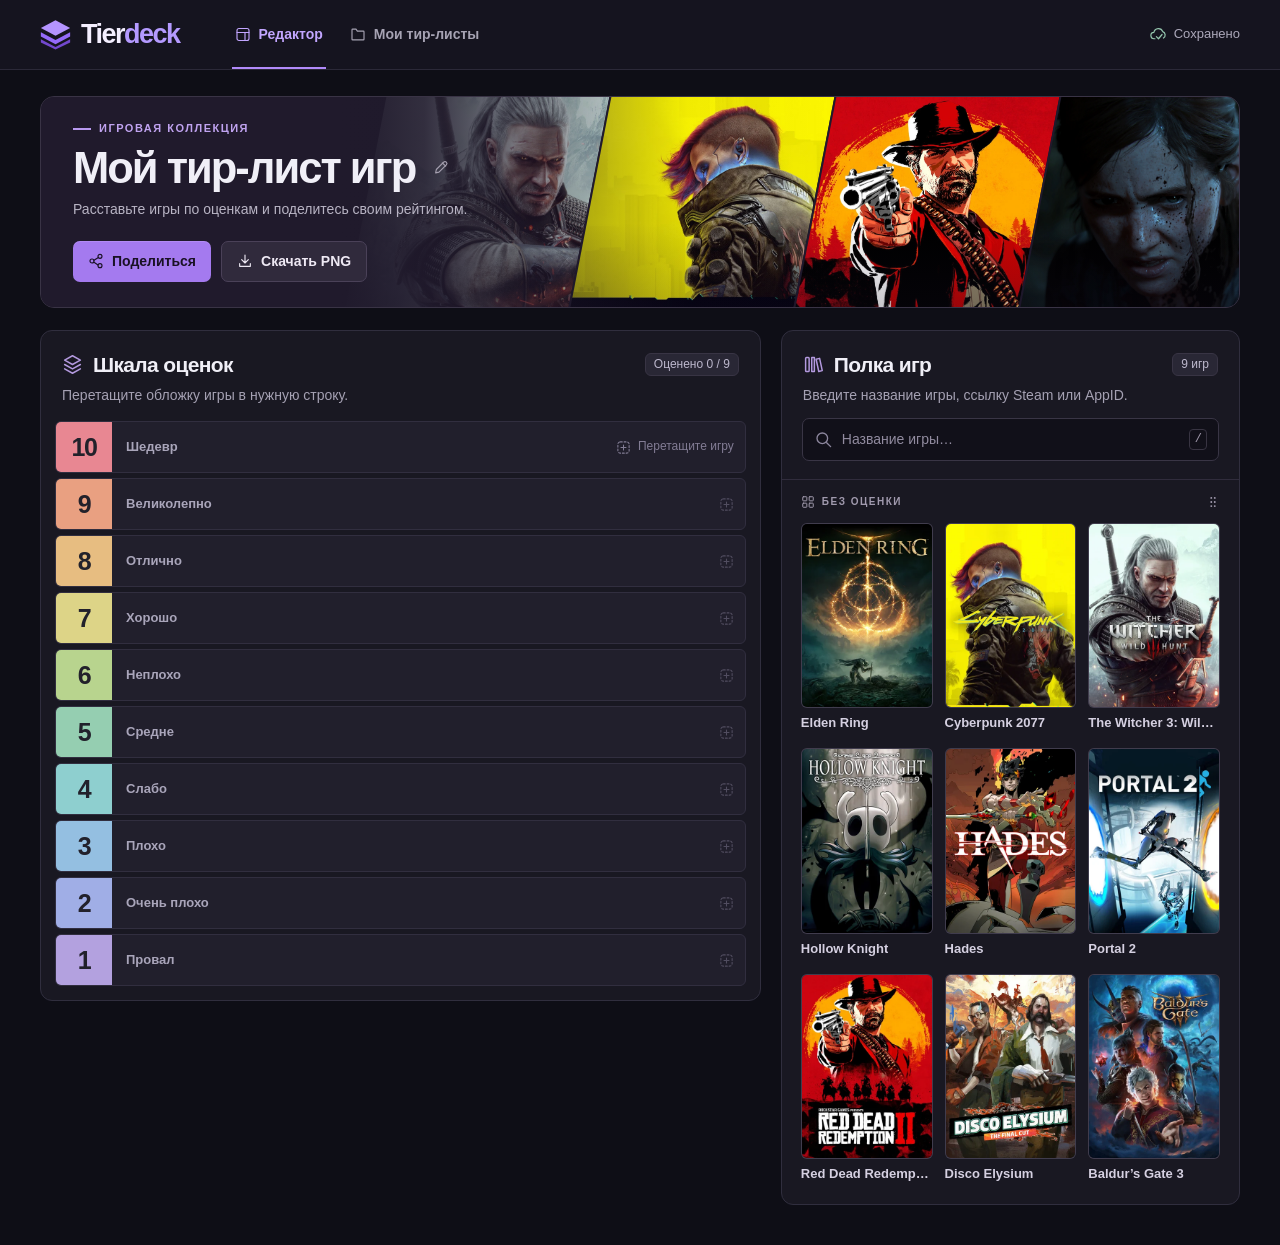
==== public/index.html @ b39f5eb0 "Publish Tierdeck game tier list editor" ====
<!doctype html><html lang="ru"><head><meta charset="utf-8"><meta name="viewport" content="width=device-width,initial-scale=1"><meta name="theme-color" content="#10101a"><title>Tierdeck — Мой тир-лист игр</title><meta name="description" content="Соберите свой тир-лист игр. Найдите игру по названию, перетащите обложку на шкалу от 10 до 1 и поделитесь рейтингом."><link rel="icon" href="icon.svg"><link rel="stylesheet" href="style.css"></head><body>
<header><div class="nav wrap"><a class="brand" href="./" aria-label="Tierdeck, редактор"><img src="icon.svg" width="31" height="34" alt="">Tier<span>deck</span></a><nav><button id="editor" class="navbtn active"><i data-i="layout"></i>Редактор</button><button id="lists" class="navbtn"><i data-i="folder"></i>Мои тир-листы</button></nav><span id="status"><i data-i="cloud"></i><span>Сохранено</span></span></div></header>
<main class="wrap"><section class="hero"><div class="heroart" aria-hidden="true">
  <div class="art-panel witcher"><img src="assets/banner/witcher.webp" alt=""></div>
  <div class="art-panel cyberpunk"><img src="assets/banner/cyberpunk.webp" alt=""></div>
  <div class="art-panel outlaw"><img src="assets/banner/red-dead-redemption-2.webp" alt=""></div>
  <div class="art-panel ellie"><img src="assets/banner/ellie-part-ii.webp" alt=""></div>
</div><div class="herotext"><div class="eyeline"><span></span>ИГРОВАЯ КОЛЛЕКЦИЯ</div><div class="titleline"><h1 id="boardname">Мой тир-лист игр</h1><button id="rename" class="edit" aria-label="Изменить название"><i data-i="edit"></i></button></div><p>Расставьте игры по оценкам и поделитесь своим рейтингом.</p><div class="actions"><button class="primary" id="share"><i data-i="share"></i>Поделиться</button><button class="secondary" id="png"><i data-i="download"></i>Скачать PNG</button></div></div></section>
<div class="workspace"><section class="panel ranking"><div class="panelhead"><div class="headrow"><h2><i data-i="layers"></i>Шкала оценок</h2><span class="count" id="rankcount"></span></div><p>Перетащите обложку игры в нужную строку.</p></div><div id="ranks" class="ranks"></div></section>
<aside class="panel library"><div class="panelhead"><div class="headrow"><h2><i data-i="library"></i>Полка игр</h2><span class="count" id="poolcount"></span></div><p>Введите название игры, ссылку Steam или AppID.</p></div><form id="searchform" role="search"><i data-i="search"></i><input id="search" maxlength="500" type="search" autocomplete="off" placeholder="Название игры…" aria-label="Поиск игры" role="combobox" aria-expanded="false" aria-controls="results" aria-autocomplete="list"><kbd id="shortcut">/</kbd><div id="results" role="listbox" hidden></div></form><div class="poolwrap" data-zone="0"><div class="poolcap"><span><i data-i="grid"></i>БЕЗ ОЦЕНКИ</span><i data-i="grip"></i></div><div id="pool"></div></div></aside></div></main>
<dialog id="modal"><div class="dialoghead"><h2 id="dialogtitle"></h2><button class="iconbtn" id="close" aria-label="Закрыть"><i data-i="close"></i></button></div><div id="dialogbody"></div></dialog><div id="toast" role="status"></div><script type="module" src="app.js"></script></body></html>
---- public/style.css ----
*{box-sizing:border-box}html{color-scheme:dark;scroll-behavior:smooth}body{margin:0;background:#0e0e16;color:#f0eff7;font:16px/1.45 Inter,Arial,sans-serif;min-height:100vh}button,input{font:inherit}button,a{touch-action:manipulation}button{cursor:pointer;color:inherit;border:0;background:none}button:focus-visible,a:focus-visible,input:focus-visible{outline:2px solid #bf9aff;outline-offset:3px}button:hover{filter:brightness(1.15)}.wrap{width:min(calc(100% - 80px),1440px);margin:0 auto}header{height:70px;background:#15141f;border-bottom:1px solid #2b2938}.nav{height:100%;display:flex;gap:52px;align-items:center}.brand{display:flex;align-items:center;font-weight:850;font-size:27px;letter-spacing:-1.5px;color:#f4efff;text-decoration:none}.brand img{margin-right:10px}.brand span{color:#b49aff}.nav nav{display:flex;align-self:stretch;gap:21px}.navbtn{display:flex;gap:8px;align-items:center;color:#a6a3b3;padding:2px 3px 0;font-size:14px;font-weight:600;border-bottom:2px solid transparent}.navbtn.active{color:#c2a6ff;border-color:#b18afa}.ico{width:19px;height:19px;flex-shrink:0;stroke:currentColor;stroke-width:1.7;fill:none;stroke-linecap:round;stroke-linejoin:round}.navbtn .ico{width:16px}#status{margin-left:auto;color:#aca8ba;display:flex;gap:7px;align-items:center;font-size:13px}#status .ico{color:#94c5ad;width:17px}.hero{position:relative;isolation:isolate;overflow:hidden;margin:26px 0 22px;background:#1c1727;border:1px solid #393345;border-radius:14px;min-height:203px;display:flex;align-items:center}.heroart {
  position: absolute;
  z-index: -2;
  inset: 0 -25px 0 27%;
  display: flex;
  overflow: hidden;
  transform: skewX(-11deg);
}
.art-panel {
  flex: 1;
  position: relative;
  overflow: hidden;
  border-left: 2px solid #201a2c;
}
.art-panel img {
  position: absolute;
  left: -36px;
  width: calc(100% + 72px);
  height: 100%;
  object-fit: cover;
  transform: skewX(11deg);
}
.witcher img { object-position: 72% center; }
.cyberpunk img { object-position: 65% center; }
.ellie img { left: -22px; width: calc(100% + 44px); object-position: 50% 44%; }
.outlaw img { object-position: 87% center; }
.hero:before {
  content: "";
  position: absolute;
  inset: 0;
  z-index: -1;
  background: linear-gradient(90deg, #201a2c 2%, #201a2c 25%, #201a2ce8 32%, #201a2c80 41%, #201a2c0a 54%, transparent 66%),
              linear-gradient(0deg, #140e233b, transparent 40%);
}
.herotext{padding:24px 32px 25px;max-width:80%}.eyeline,.poolcap,.artcredit{font-size:11px;font-weight:750;letter-spacing:1.5px}.eyeline{display:flex;align-items:center;gap:8px;color:#c0a3f0}.eyeline span{height:2px;width:18px;background:#b899f0}.titleline{display:flex;gap:12px;align-items:center;margin-top:6px}.titleline h1{font-size:clamp(34px,3.4vw,53px);letter-spacing:-2px;margin:0;line-height:1.15;font-weight:780;overflow-wrap:anywhere}.edit{display:grid;place-items:center;color:#a6a0b0;padding:6px}.edit .ico{width:16px}.herotext p,.panelhead p{color:#b8b4c4;margin:6px 0 0;font-size:14px}.actions{display:flex;gap:10px;margin-top:22px}.primary,.secondary,.softbtn,.danger{border-radius:7px;font-size:14px;font-weight:650;display:inline-flex;align-items:center;justify-content:center;gap:8px;padding:9px 15px;min-height:38px}.primary{background:#a47aef;color:#191124;box-shadow:inset 0 1px 0 #cdaaff55}.primary:hover{background:#b18cf8}.secondary,.softbtn{background:#302a3c;border:1px solid #4a4158;color:#eee9f4}.actions .ico{width:16px;height:16px}.artcredit{position:absolute;right:19px;bottom:14px;display:flex;align-items:center;gap:7px;font-size:10px;color:#e5e5dccc;letter-spacing:1.65px;text-shadow:0 1px 5px #000}.artcredit .ico{width:13px;height:13px}.workspace{display:grid;grid-template-columns:minmax(0,1.57fr) minmax(330px,1fr);align-items:start;gap:20px;padding-bottom:40px}.panel{background:#191822;border:1px solid #302e3e;border-radius:12px;min-width:0}.panelhead{padding:21px 21px 16px}.headrow,.poolcap,.dialoghead{display:flex;align-items:center;justify-content:space-between;gap:8px}.headrow h2,.dialoghead h2{font-size:21px;letter-spacing:-.65px;font-weight:700;line-height:1.25;display:flex;align-items:center;gap:10px;margin:0}.headrow h2 .ico{color:#b399de;width:21px;height:21px}.count{font-size:12px;background:#292735;border:1px solid #383444;color:#bdb8cd;padding:2px 8px;border-radius:6px;white-space:nowrap}.panelhead p{font-size:14px;color:#a5a1b3;margin-top:7px}.ranks{display:flex;flex-direction:column;gap:5px;padding:0 14px 14px}.rank{display:flex;background:#211f2c;border:1px solid #312e3f;border-radius:6px;min-height:52px;overflow:hidden;align-items:stretch;position:relative}.ranklabel{display:flex;align-items:center;justify-content:center;min-height:50px;flex:0 0 56px;color:#22212b;background:var(--tone);font-size:25px;font-weight:800;letter-spacing:-1.3px;font-variant-numeric:tabular-nums}.rowbody{display:flex;align-items:center;position:relative;flex:1;min-width:0;padding:3px 11px 3px 14px;gap:8px;flex-wrap:wrap}.rankword{color:#a9a5ba;font-weight:550;font-size:13px;min-width:100px}.rankhint{display:flex;align-items:center;gap:7px;margin-left:auto;font-size:12px;color:#827c94}.rankhint .ico{width:15px}.rank:not(:first-child) .rankhint{opacity:.5}.rank.dragover,.poolwrap.dragover{outline:2px dashed #bc9af7;outline-offset:-2px;background:#332b43}.rank.dragover .rankhint{opacity:1}.occupied .rowbody {
  display: grid;
  grid-template-columns: minmax(78px,100px) minmax(0,1fr) auto;
  padding-block: 9px;
}
.rankgames {
  min-width: 0;
  display: flex;
  flex-wrap: wrap;
  gap: 8px;
}.rankcard{width:min(100%,var(--rank-cover-width,95px));height:auto;aspect-ratio:2/3;flex:none;display:block;border:1px solid #ffffff24;border-radius:6px;background:#332d41;overflow:hidden;padding:0;position:relative;cursor:grab}.rankcard img{display:block;width:100%;height:100%;object-fit:cover}.gripright{margin-left:auto;color:#756e86}.gripright .ico{width:14px}.library .panelhead{padding-bottom:13px}#searchform{margin:0 20px 18px;position:relative;display:flex;align-items:center;height:43px;background:#111019;border:1px solid #393545;border-radius:7px;padding:0 11px;gap:9px;color:#8c869d}#searchform:focus-within{border-color:#a888d9}#search{width:100%;padding:0;color:#f4f0fa;background:none;border:0;outline:none;font-size:14px;min-width:0}#search::placeholder{color:#918b9f}kbd{font:12px/19px monospace;text-align:center;border:1px solid #383442;border-radius:4px;width:20px;color:#a49caf}.poolwrap{border-top:1px solid #302c3c;padding:15px 19px 20px;border-radius:0 0 12px 12px}.poolcap{color:#a19aae;margin:0 0 13px;font-size:10px}.poolcap>span{display:flex;align-items:center;gap:7px}.poolcap .ico{width:14px;height:14px}#pool{display:grid;grid-template-columns:repeat(3,minmax(0,1fr));gap:15px 12px}.game{position:relative;display:flex;flex-direction:column;text-align:left;padding:0;min-width:0;cursor:grab;gap:6px}.game:active,.rankcard:active{cursor:grabbing}.poster{display:block;position:relative;width:100%;aspect-ratio:2/2.82;overflow:hidden;background:#2d293b;border-radius:6px;border:1px solid #ffffff17}.poster img{width:100%;height:100%;object-fit:cover;display:block}.game:hover .poster,.rankcard:hover{outline:2px solid #b893ed;outline-offset:1px}.game-name{text-overflow:ellipsis;white-space:nowrap;overflow:hidden;max-width:100%;font-size:13px;color:#d5d0e1;font-weight:550}.game.dragging,.rankcard.dragging{opacity:.4}.pool-empty{grid-column:1/-1;padding:32px 12px;border:1px dashed #494253;border-radius:7px;text-align:center;color:#aaa1b9;font-size:14px}#results{position:absolute;z-index:5;top:calc(100% + 5px);left:-1px;right:-1px;background:#272331;border:1px solid #50465c;border-radius:8px;max-height:330px;overflow-y:auto;box-shadow:0 12px 24px #0006;padding:4px}.result{display:flex;align-items:center;gap:8px;width:100%;text-align:left;font-size:14px;color:#e3dfeb;padding:9px;border-radius:4px}.result .ico{color:#b095cb;width:15px}.result span{flex:1}.result.sel,.result:hover{background:#3f334e}.searchmsg,.muted{color:#afa8bb;font-size:14px}.searchmsg{padding:12px}.modalbtns{display:flex;flex-wrap:wrap;gap:8px;margin-top:16px}dialog{color:#f5f1fa;width:min(440px,calc(100% - 30px));background:#211f2c;border:1px solid #4b435b;border-radius:14px;padding:22px;box-shadow:0 16px 90px #0007}dialog::backdrop{background:#090710c9}.dialoghead{margin-bottom:17px}.iconbtn{display:grid;place-items:center;width:31px;height:31px;border-radius:5px;color:#bab3c9}.iconbtn:hover{background:#ffffff0d}.field{width:100%;border-radius:6px;padding:10px 12px;background:#16131e;border:1px solid #50485d;color:#fff}.dialogform label{display:block;margin:12px 0 5px;font-size:14px}.listitem{display:flex;align-items:center;gap:5px;border-bottom:1px solid #393341;padding:5px 0}.listopen{padding:8px 3px;flex:1;min-width:0;text-align:left;display:grid;gap:2px;overflow-wrap:anywhere}.listopen small{color:#a9a2b6}.danger{background:#3d2837;color:#f5b2c2}.scoreselect{display:grid;grid-template-columns:repeat(5,1fr);gap:7px}.scoreselect button{border-radius:6px;color:#1c1a21;font-weight:750;padding:10px}.scoreselect button[aria-pressed=true]{outline:2px solid white;outline-offset:1px}#toast{position:fixed;bottom:24px;left:50%;transform:translate(-50%,12px);opacity:0;pointer-events:none;transition:.17s;background:#332b41;color:#f2edf8;border:1px solid #655573;border-radius:9px;padding:10px 16px;z-index:20;max-width:90vw;width:max-content;font-size:14px;box-shadow:0 5px 24px #0004}#toast.on{transform:translate(-50%,0);opacity:1}.inlineposter{width:40px;height:57px;border-radius:4px;object-fit:cover}.movetitle{display:flex;align-items:center;gap:13px;margin-bottom:15px}.movetitle strong{font-size:16px}.movetitle .muted{margin:4px 0 0}.fallback{font-size:10px;color:#dfd6ec;padding:4px;overflow:hidden;display:grid;align-content:center}.focusdrop{box-shadow:inset 0 0 0 2px #ae85f5}
@media(min-width:1550px){.workspace{grid-template-columns:minmax(0,1.7fr) minmax(380px,1fr)}.rank{min-height:60px}}
@media(max-width:1050px){.wrap{width:calc(100% - 40px)}.workspace{grid-template-columns:minmax(0,1.4fr) minmax(302px,1fr);gap:14px}.hero{margin-top:20px}.rankword{min-width:70px}.rankhint span{display:none}.poolwrap{padding:13px}.panelhead{padding:18px 14px 14px}#searchform{margin-left:14px;margin-right:14px}#pool{gap:13px 8px}.nav{gap:30px}.ranklabel{flex-basis:48px}}
@media(max-width:740px){header{height:58px}.wrap{width:calc(100% - 24px)}.nav{gap:14px}.brand{font-size:23px}.brand img{width:25px;margin-right:6px}.nav nav{gap:10px}.navbtn{font-size:12px;gap:4px}.navbtn .ico{width:14px}#status span{display:none}.hero{margin:14px 0;min-height:182px;border-radius:10px}.herotext{padding:19px;max-width:95%}.titleline h1{font-size:32px;letter-spacing:-1.3px}.herotext p{font-size:13px;max-width:340px}.actions{margin-top:15px}.eyeline{font-size:9px}.artcredit{display:none}.workspace{display:flex;flex-direction:column;gap:14px}.panel{width:100%}.ranks{padding:0 10px 10px;gap:3px}.rank{min-height:37px}.ranklabel{min-height:36px;font-size:20px;flex-basis:44px}.rankhint span{display:inline}.headrow h2{font-size:19px}.panelhead p{font-size:13px}.library .poolwrap{padding:16px}.poolcap{font-size:11px}#pool{grid-template-columns:repeat(4,minmax(0,1fr))}.game-name{font-size:12px}.poster{aspect-ratio:2/3}}
@media(max-width:410px){.nav{gap:9px}.navbtn .ico{display:none}#status{display:none}#pool{grid-template-columns:repeat(3,minmax(0,1fr))}.rankhint{font-size:11px}.hero .secondary,.hero .primary{font-size:13px}.nav nav{gap:7px}}
@media(prefers-reduced-motion:reduce){*{scroll-behavior:auto!important;transition:none!important}}

@media(max-width: 1050px) {
  .occupied .rowbody { grid-template-columns: 1fr auto; row-gap: 5px; }
  .occupied .rankword { grid-column: 1; grid-row: 1; }
  .occupied .rankhint { grid-column: 2; grid-row: 1; }
  .rankgames { grid-column: 1 / -1; grid-row: 2; }
}
@media(min-width: 741px) and (max-width: 1050px) {
  .heroart { left: 34%; }
  .hero:before { background: linear-gradient(90deg,#201a2c 30%,#201a2cee 37%,#201a2c55 50%,transparent 65%); }
  .herotext { max-width: 53%; }
}
@media(max-width: 740px) {
  .hero { flex-direction: column; align-items: stretch; }
  .herotext { max-width: 100%; }
  .hero:before { display: none; }
  .heroart { position: relative; inset: auto; order: 1; z-index: auto; height: clamp(94px,23vw,142px); margin-inline: -18px; }
  .occupied .rowbody { padding: 6px 8px 8px; }
}
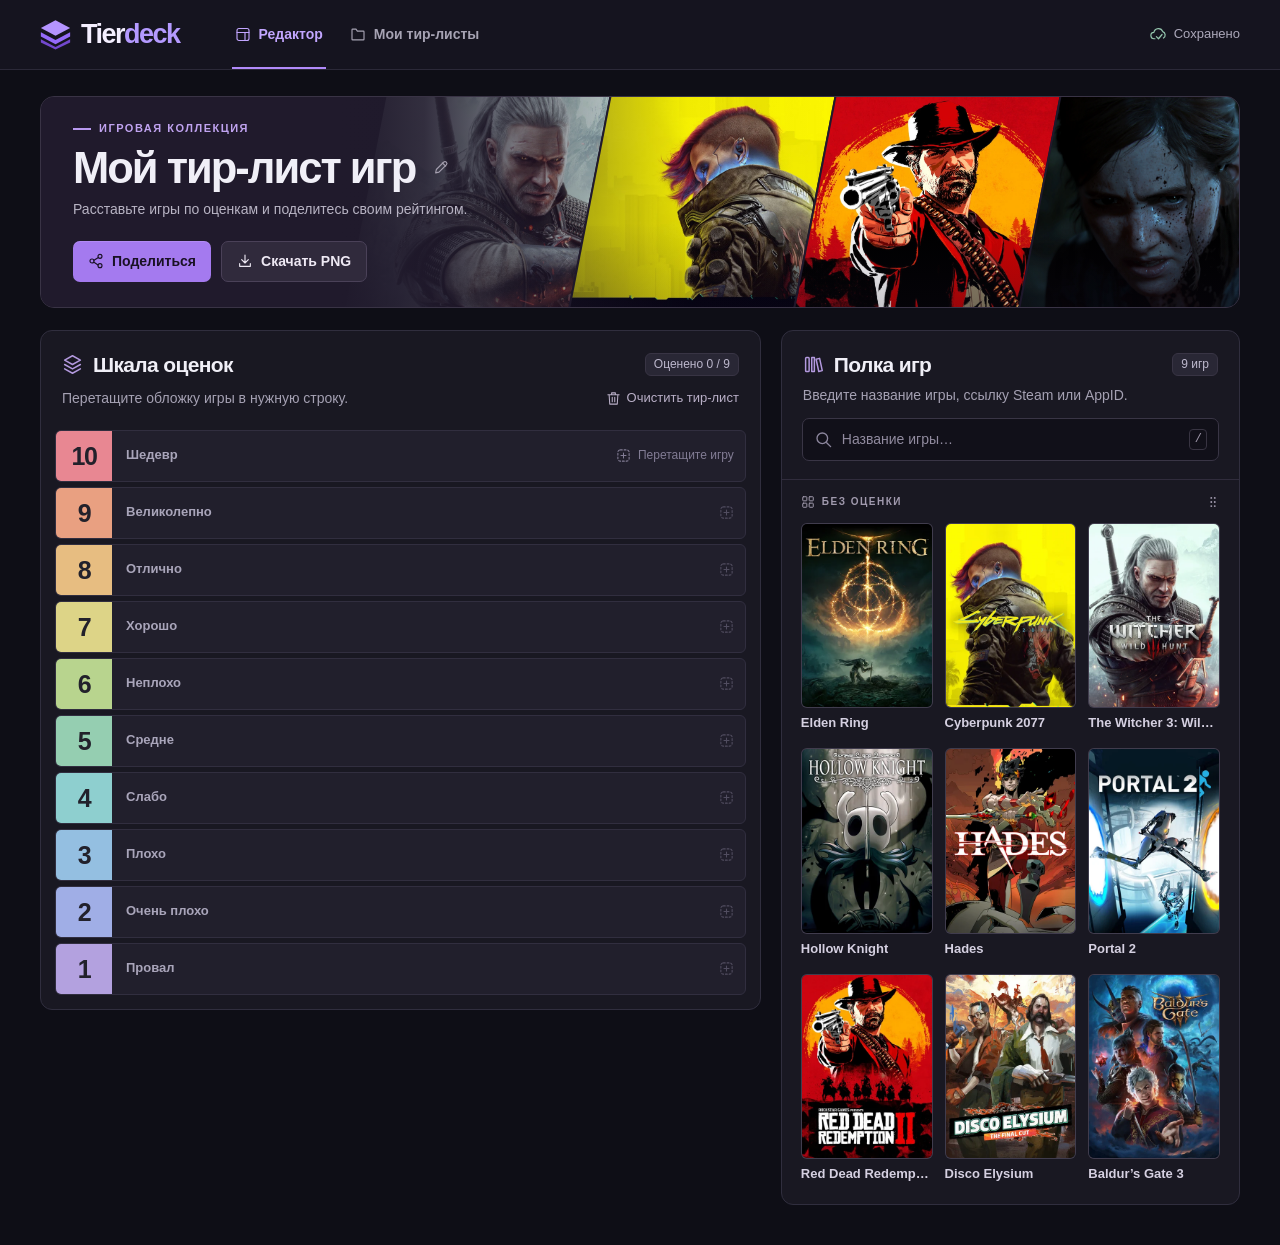
==== commit af1d31c4: "Allow clearing all games from the active tier list" ====
--- a/public/index.html
+++ b/public/index.html
@@ -6,6 +6,6 @@
   <div class="art-panel outlaw"><img src="assets/banner/red-dead-redemption-2.webp" alt=""></div>
   <div class="art-panel ellie"><img src="assets/banner/ellie-part-ii.webp" alt=""></div>
 </div><div class="herotext"><div class="eyeline"><span></span>ИГРОВАЯ КОЛЛЕКЦИЯ</div><div class="titleline"><h1 id="boardname">Мой тир-лист игр</h1><button id="rename" class="edit" aria-label="Изменить название"><i data-i="edit"></i></button></div><p>Расставьте игры по оценкам и поделитесь своим рейтингом.</p><div class="actions"><button class="primary" id="share"><i data-i="share"></i>Поделиться</button><button class="secondary" id="png"><i data-i="download"></i>Скачать PNG</button></div></div></section>
-<div class="workspace"><section class="panel ranking"><div class="panelhead"><div class="headrow"><h2><i data-i="layers"></i>Шкала оценок</h2><span class="count" id="rankcount"></span></div><p>Перетащите обложку игры в нужную строку.</p></div><div id="ranks" class="ranks"></div></section>
+<div class="workspace"><section class="panel ranking"><div class="panelhead"><div class="headrow"><h2><i data-i="layers"></i>Шкала оценок</h2><span class="count" id="rankcount"></span></div><div class="rank-tools"><p>Перетащите обложку игры в нужную строку.</p><button type="button" id="clear-board" class="clear-board" disabled><i data-i="trash"></i>Очистить тир-лист</button></div></div><div id="ranks" class="ranks"></div></section>
 <aside class="panel library"><div class="panelhead"><div class="headrow"><h2><i data-i="library"></i>Полка игр</h2><span class="count" id="poolcount"></span></div><p>Введите название игры, ссылку Steam или AppID.</p></div><form id="searchform" role="search"><i data-i="search"></i><input id="search" maxlength="500" type="search" autocomplete="off" placeholder="Название игры…" aria-label="Поиск игры" role="combobox" aria-expanded="false" aria-controls="results" aria-autocomplete="list"><kbd id="shortcut">/</kbd><div id="results" role="listbox" hidden></div></form><div class="poolwrap" data-zone="0"><div class="poolcap"><span><i data-i="grid"></i>БЕЗ ОЦЕНКИ</span><i data-i="grip"></i></div><div id="pool"></div></div></aside></div></main>
 <dialog id="modal"><div class="dialoghead"><h2 id="dialogtitle"></h2><button class="iconbtn" id="close" aria-label="Закрыть"><i data-i="close"></i></button></div><div id="dialogbody"></div></dialog><div id="toast" role="status"></div><script type="module" src="app.js"></script></body></html>
--- a/public/style.css
+++ b/public/style.css
@@ -67,3 +67,25 @@
   .heroart { position: relative; inset: auto; order: 1; z-index: auto; height: clamp(94px,23vw,142px); margin-inline: -18px; }
   .occupied .rowbody { padding: 6px 8px 8px; }
 }
+
+.rank-tools {
+  display: flex;
+  align-items: center;
+  justify-content: space-between;
+  gap: 4px 12px;
+  flex-wrap: wrap;
+  margin-top: 5px;
+}
+.rank-tools p { margin: 0; }
+.clear-board {
+  display: inline-flex;
+  align-items: center;
+  gap: 6px;
+  padding: 6px 0;
+  background: transparent;
+  color: #b9afc7;
+  font-size: 13px;
+}
+.clear-board .ico { width: 15px; height: 15px; }
+.clear-board:hover:enabled { color: #ffc1cf; }
+.clear-board:disabled { opacity: .55; cursor: default; }
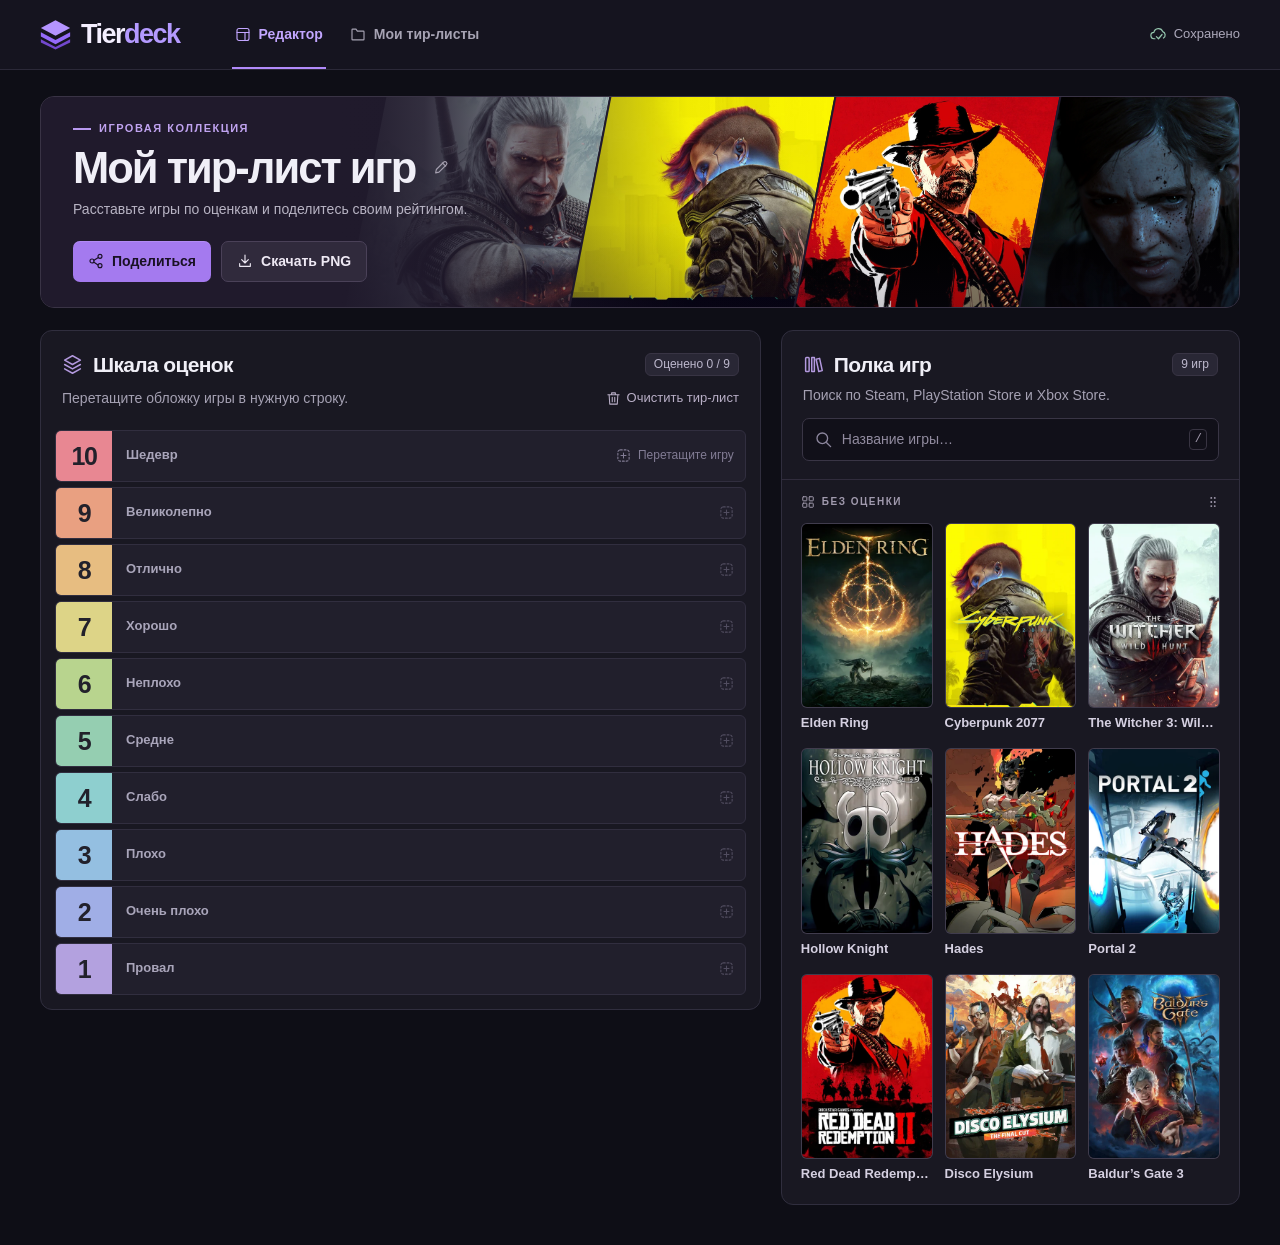
==== commit 65e0cdd2: "Include PlayStation and Xbox games in shelf search, sharing and exports" ====
--- a/public/index.html
+++ b/public/index.html
@@ -1,4 +1,4 @@
-<!doctype html><html lang="ru"><head><meta charset="utf-8"><meta name="viewport" content="width=device-width,initial-scale=1"><meta name="theme-color" content="#10101a"><title>Tierdeck — Мой тир-лист игр</title><meta name="description" content="Соберите свой тир-лист игр. Найдите игру по названию, перетащите обложку на шкалу от 10 до 1 и поделитесь рейтингом."><link rel="icon" href="icon.svg"><link rel="stylesheet" href="style.css"></head><body>
+<!doctype html><html lang="ru"><head><meta charset="utf-8"><meta name="viewport" content="width=device-width,initial-scale=1"><meta name="theme-color" content="#10101a"><title>Tierdeck — Мой тир-лист игр</title><meta name="description" content="Соберите свой тир-лист игр. Найдите игру по названию, перетащите обложку на шкалу от 10 до 1 и поделитесь рейтингом."><link rel="icon" href="icon.svg"><link rel="stylesheet" href="style.css?v=multistore1"></head><body>
 <header><div class="nav wrap"><a class="brand" href="./" aria-label="Tierdeck, редактор"><img src="icon.svg" width="31" height="34" alt="">Tier<span>deck</span></a><nav><button id="editor" class="navbtn active"><i data-i="layout"></i>Редактор</button><button id="lists" class="navbtn"><i data-i="folder"></i>Мои тир-листы</button></nav><span id="status"><i data-i="cloud"></i><span>Сохранено</span></span></div></header>
 <main class="wrap"><section class="hero"><div class="heroart" aria-hidden="true">
   <div class="art-panel witcher"><img src="assets/banner/witcher.webp" alt=""></div>
@@ -7,5 +7,5 @@
   <div class="art-panel ellie"><img src="assets/banner/ellie-part-ii.webp" alt=""></div>
 </div><div class="herotext"><div class="eyeline"><span></span>ИГРОВАЯ КОЛЛЕКЦИЯ</div><div class="titleline"><h1 id="boardname">Мой тир-лист игр</h1><button id="rename" class="edit" aria-label="Изменить название"><i data-i="edit"></i></button></div><p>Расставьте игры по оценкам и поделитесь своим рейтингом.</p><div class="actions"><button class="primary" id="share"><i data-i="share"></i>Поделиться</button><button class="secondary" id="png"><i data-i="download"></i>Скачать PNG</button></div></div></section>
 <div class="workspace"><section class="panel ranking"><div class="panelhead"><div class="headrow"><h2><i data-i="layers"></i>Шкала оценок</h2><span class="count" id="rankcount"></span></div><div class="rank-tools"><p>Перетащите обложку игры в нужную строку.</p><button type="button" id="clear-board" class="clear-board" disabled><i data-i="trash"></i>Очистить тир-лист</button></div></div><div id="ranks" class="ranks"></div></section>
-<aside class="panel library"><div class="panelhead"><div class="headrow"><h2><i data-i="library"></i>Полка игр</h2><span class="count" id="poolcount"></span></div><p>Введите название игры, ссылку Steam или AppID.</p></div><form id="searchform" role="search"><i data-i="search"></i><input id="search" maxlength="500" type="search" autocomplete="off" placeholder="Название игры…" aria-label="Поиск игры" role="combobox" aria-expanded="false" aria-controls="results" aria-autocomplete="list"><kbd id="shortcut">/</kbd><div id="results" role="listbox" hidden></div></form><div class="poolwrap" data-zone="0"><div class="poolcap"><span><i data-i="grid"></i>БЕЗ ОЦЕНКИ</span><i data-i="grip"></i></div><div id="pool"></div></div></aside></div></main>
-<dialog id="modal"><div class="dialoghead"><h2 id="dialogtitle"></h2><button class="iconbtn" id="close" aria-label="Закрыть"><i data-i="close"></i></button></div><div id="dialogbody"></div></dialog><div id="toast" role="status"></div><script type="module" src="app.js"></script></body></html>
+<aside class="panel library"><div class="panelhead"><div class="headrow"><h2><i data-i="library"></i>Полка игр</h2><span class="count" id="poolcount"></span></div><p>Поиск по Steam, PlayStation Store и Xbox Store.</p></div><form id="searchform" role="search"><i data-i="search"></i><input id="search" maxlength="500" type="search" autocomplete="off" placeholder="Название игры…" aria-label="Поиск игры" role="combobox" aria-expanded="false" aria-controls="results" aria-autocomplete="list"><kbd id="shortcut">/</kbd><div id="results" role="listbox" hidden></div></form><div class="poolwrap" data-zone="0"><div class="poolcap"><span><i data-i="grid"></i>БЕЗ ОЦЕНКИ</span><i data-i="grip"></i></div><div id="pool"></div></div></aside></div></main>
+<dialog id="modal"><div class="dialoghead"><h2 id="dialogtitle"></h2><button class="iconbtn" id="close" aria-label="Закрыть"><i data-i="close"></i></button></div><div id="dialogbody"></div></dialog><div id="toast" role="status"></div><script type="module" src="app.js?v=ea125a74f957"></script></body></html>
--- a/public/style.css
+++ b/public/style.css
@@ -89,3 +89,5 @@
 .clear-board .ico { width: 15px; height: 15px; }
 .clear-board:hover:enabled { color: #ffc1cf; }
 .clear-board:disabled { opacity: .55; cursor: default; }
+
+.result .store-label { color: #c8bcd7; font-size: 11px; white-space: nowrap; }
